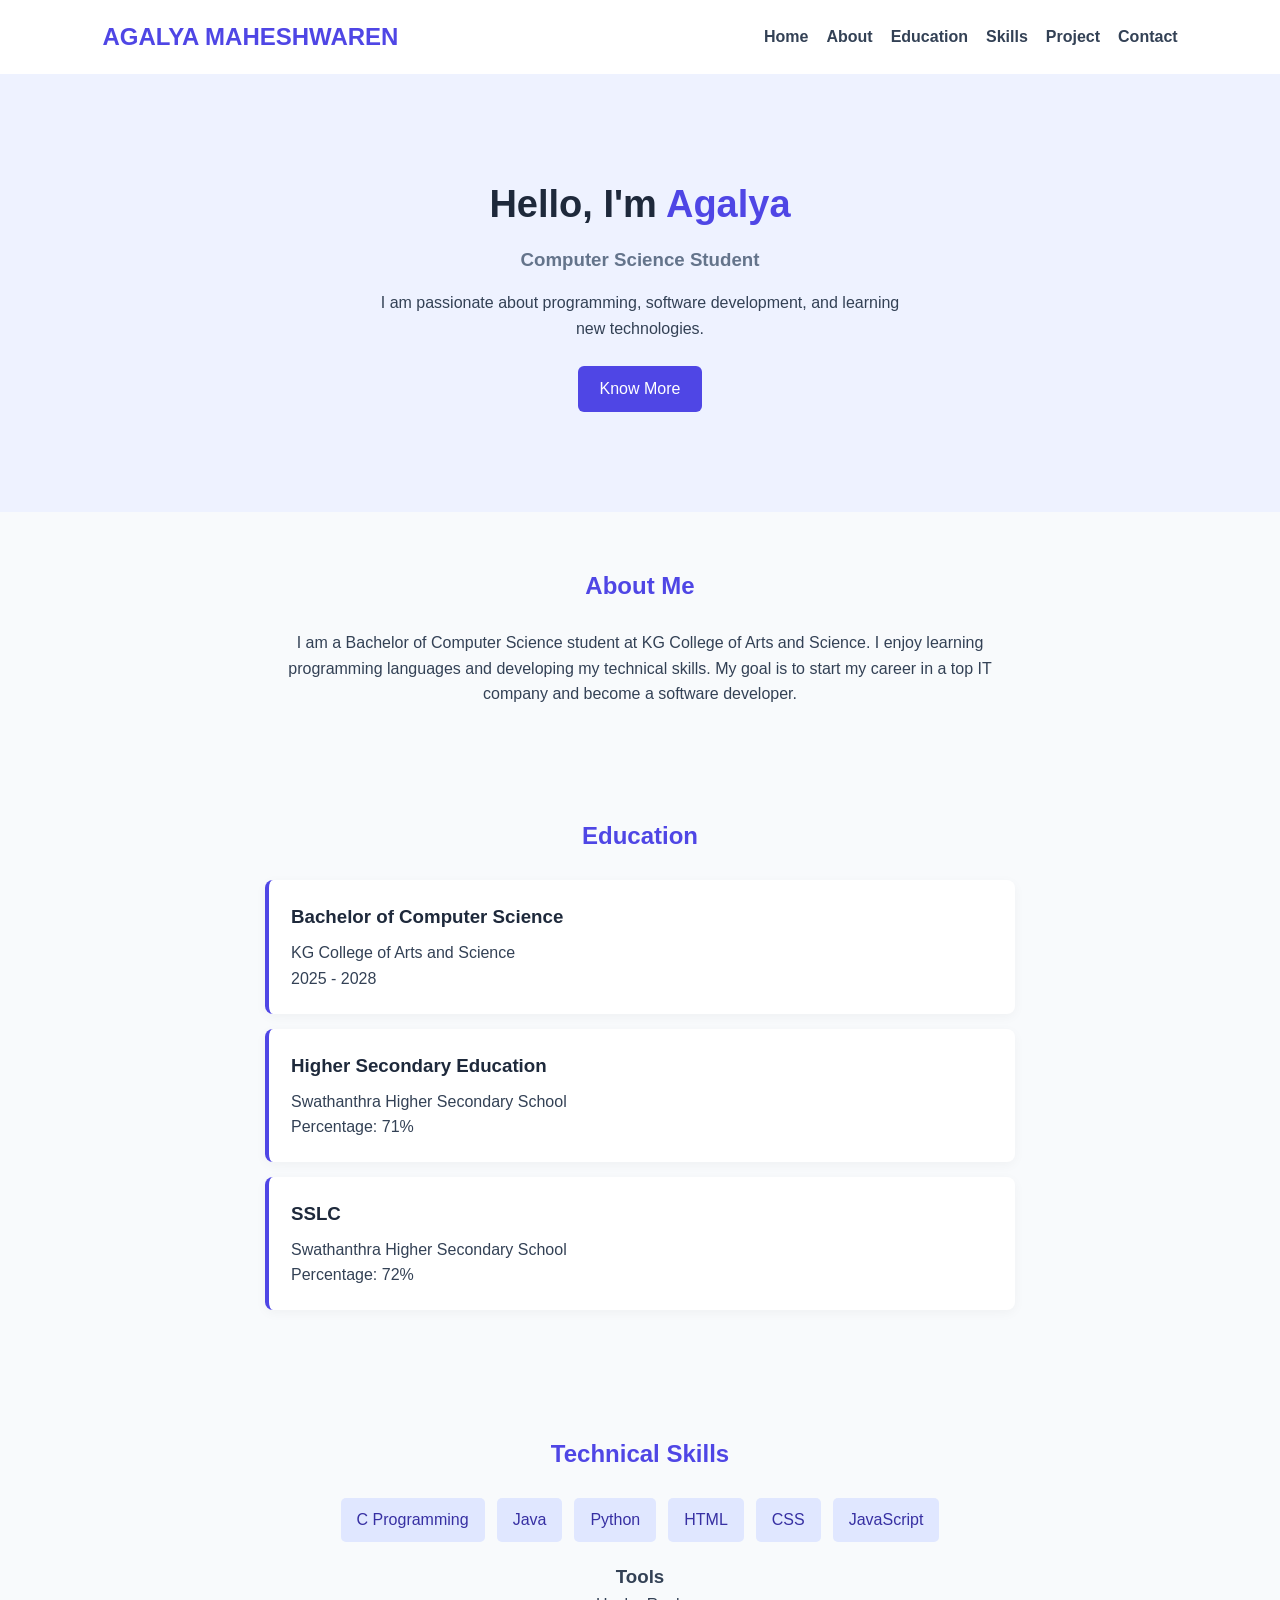
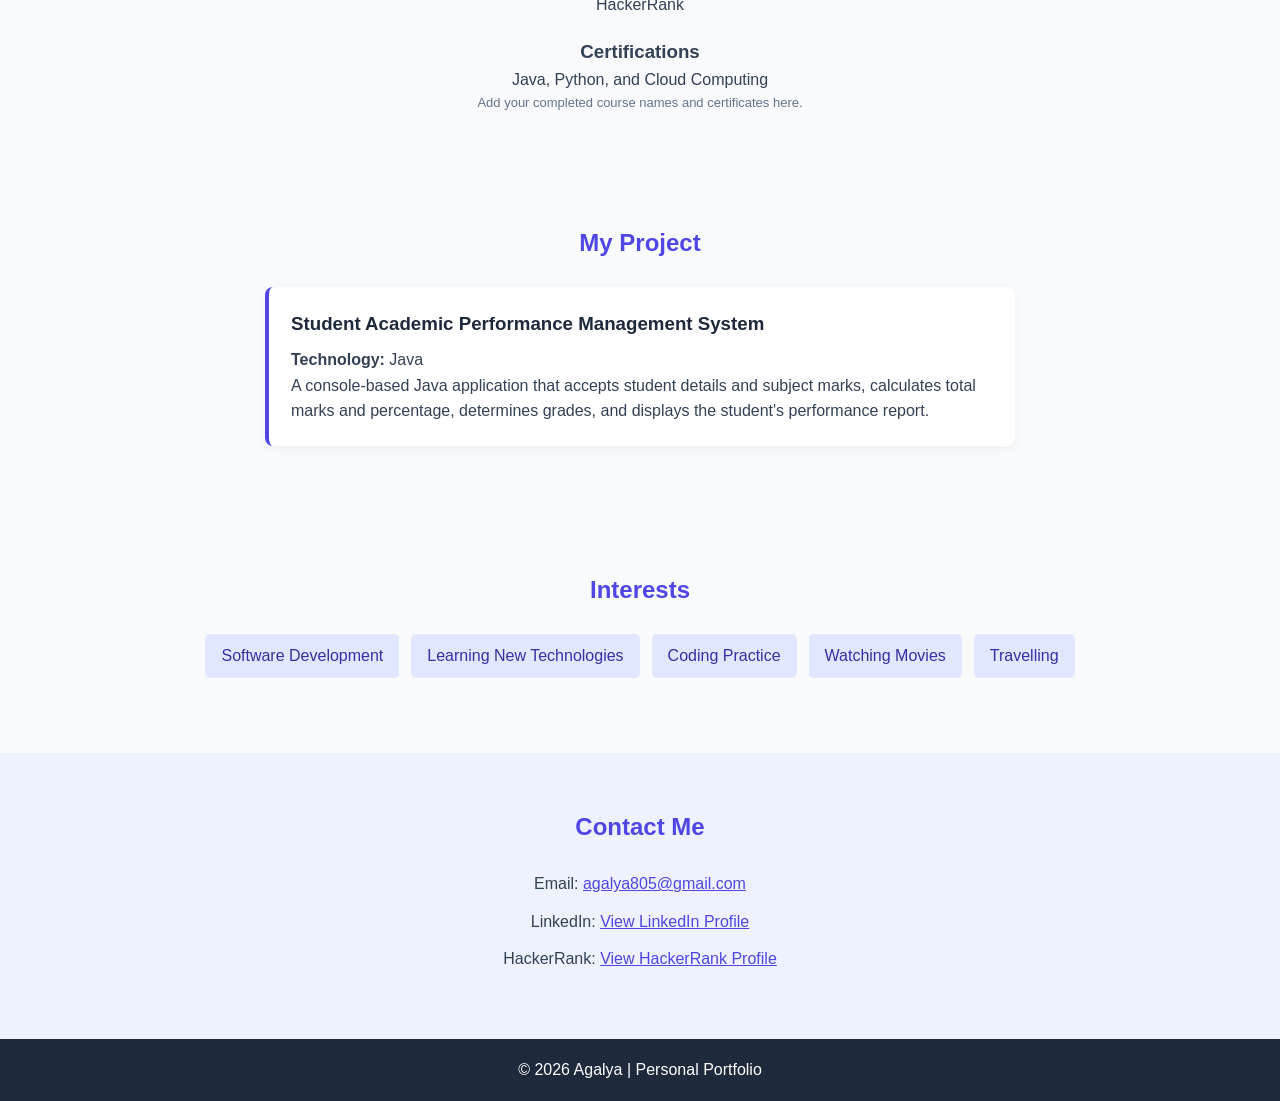
==== index.html @ 554fa5ce "Add files via upload" ====
<!DOCTYPE html>
<html lang="en">
<head>
    <meta charset="UTF-8">
    <meta name="viewport" content="width=device-width, initial-scale=1.0">
    <title>Agalya | My Portfolio</title>
    <link rel="stylesheet" href="style.css">
</head>
<body>

    <!-- Navigation -->
    <header>
        <h2>AGALYA MAHESHWAREN</h2>
        <nav>
            <a href="#home">Home</a>
            <a href="#about">About</a>
            <a href="#education">Education</a>
            <a href="#skills">Skills</a>
            <a href="#project">Project</a>
            <a href="#contact">Contact</a>
        </nav>
    </header>

    <!-- Home Section -->
    <section id="home" class="home">
        <h1>Hello, I'm <span>Agalya</span></h1>
        <h3>Computer Science Student</h3>
        <p>
            I am passionate about programming,
            software development, and learning new technologies.
        </p>
        <a href="#about" class="btn">Know More</a>
    </section>

    <!-- About Section -->
    <section id="about">
        <h2>About Me</h2>
        <p>
            I am a Bachelor of Computer Science student at
            KG College of Arts and Science. I enjoy learning
            programming languages and developing my technical skills.
            My goal is to start my career in a top IT company
            and become a software developer.
        </p>
    </section>

    <!-- Education Section -->
    <section id="education">
        <h2>Education</h2>

        <div class="card">
            <h3>Bachelor of Computer Science</h3>
            <p>KG College of Arts and Science</p>
            <p>2025 - 2028</p>
        </div>

        <div class="card">
            <h3>Higher Secondary Education</h3>
            <p>Swathanthra Higher Secondary School</p>
            <p>Percentage: 71%</p>
        </div>

        <div class="card">
            <h3>SSLC</h3>
            <p>Swathanthra Higher Secondary School</p>
            <p>Percentage: 72%</p>
        </div>
    </section>

    <!-- Skills Section -->
    <section id="skills">
        <h2>Technical Skills</h2>

        <div class="skills-list">
            <span>C Programming</span>
            <span>Java</span>
            <span>Python</span>
            <span>HTML</span>
            <span>CSS</span>
            <span>JavaScript</span>
        </div>

        <h3>Tools</h3>
        <p>HackerRank</p>

        <h3>Certifications</h3>
        <p>Java, Python, and Cloud Computing</p>
        <p class="note">
            Add your completed course names and certificates here.
        </p>
    </section>

    <!-- Project Section -->
    <section id="project">
        <h2>My Project</h2>

        <div class="card">
            <h3>Student Academic Performance Management System</h3>
            <p><strong>Technology:</strong> Java</p>
            <p>
                A console-based Java application that accepts
                student details and subject marks, calculates
                total marks and percentage, determines grades,
                and displays the student's performance report.
            </p>
        </div>
    </section>

    <!-- Interests Section -->
    <section id="interests">
        <h2>Interests</h2>
        <div class="skills-list">
            <span>Software Development</span>
            <span>Learning New Technologies</span>
            <span>Coding Practice</span>
            <span>Watching Movies</span>
            <span>Travelling</span>
        </div>
    </section>

    <!-- Contact Section -->
    <section id="contact">
        <h2>Contact Me</h2>

        <p>Email:
            <a href="mailto:agalya805@gmail.com">
                agalya805@gmail.com
            </a>
        </p>

        <p>LinkedIn:
            <a href="https://www.linkedin.com/in/agalya-m-04585541b"
               target="_blank" rel="noopener noreferrer">
                View LinkedIn Profile
            </a>
        </p>

        <p>HackerRank:
            <a href="https://www.hackerrank.com/profile/Agalya_008"
               target="_blank" rel="noopener noreferrer">
                View HackerRank Profile
            </a>
        </p>
    </section>

    <!-- Footer -->
    <footer>
        <p id="footer-text"></p>
    </footer>

    <script src="script.js"></script>
</body>
</html>
---- style.css ----
/* Basic settings */
* {
    margin: 0;
    padding: 0;
    box-sizing: border-box;
    scroll-behavior: smooth;
}

body {
    font-family: Arial, sans-serif;
    background-color: #f8fafc;
    color: #334155;
    line-height: 1.6;
}

/* Navigation bar */
header {
    background-color: #ffffff;
    padding: 18px 8%;
    display: flex;
    justify-content: space-between;
    align-items: center;
    flex-wrap: wrap;
    gap: 12px;
    box-shadow: 0 2px 8px #00000010;
}

header h2 {
    color: #4f46e5;
}

nav {
    display: flex;
    flex-wrap: wrap;
    gap: 18px;
}

nav a {
    text-decoration: none;
    color: #334155;
    font-weight: bold;
}

nav a:hover {
    color: #4f46e5;
}

/* Home section */
.home {
    text-align: center;
    padding: 100px 20px;
    background-color: #eef2ff;
}

.home h1 {
    font-size: 38px;
    margin-bottom: 10px;
    color: #1e293b;
}

.home h1 span {
    color: #4f46e5;
}

.home h3 {
    color: #64748b;
    margin-bottom: 15px;
}

.home p {
    max-width: 550px;
    margin: 0 auto 25px;
}

.btn {
    display: inline-block;
    background-color: #4f46e5;
    color: white;
    padding: 10px 22px;
    border-radius: 6px;
    text-decoration: none;
}

.btn:hover {
    background-color: #3730a3;
}

/* Common sections */
section {
    padding: 55px 8%;
    scroll-margin-top: 20px;
}

section h2 {
    color: #4f46e5;
    text-align: center;
    margin-bottom: 25px;
}

#about p {
    max-width: 750px;
    margin: auto;
    text-align: center;
}

/* Education and project cards */
.card {
    background-color: white;
    padding: 22px;
    margin: 15px auto;
    max-width: 750px;
    border-radius: 8px;
    border-left: 4px solid #4f46e5;
    box-shadow: 0 3px 12px #0000000a;
}

.card h3 {
    color: #1e293b;
    margin-bottom: 8px;
}

/* Skills and interests */
.skills-list {
    display: flex;
    justify-content: center;
    flex-wrap: wrap;
    gap: 12px;
    margin: 20px 0;
}

.skills-list span {
    background-color: #e0e7ff;
    color: #3730a3;
    padding: 9px 16px;
    border-radius: 5px;
}

#skills h3 {
    text-align: center;
    margin-top: 20px;
}

#skills > p {
    text-align: center;
}

.note {
    color: #64748b;
    font-size: 13px;
}

/* Contact section */
#contact {
    text-align: center;
    background-color: #eef2ff;
}

#contact p {
    margin: 12px 0;
}

#contact a {
    color: #4f46e5;
    overflow-wrap: anywhere;
}

/* Footer */
footer {
    background-color: #1e293b;
    color: white;
    text-align: center;
    padding: 18px;
}

/* Mobile-friendly design */
@media (max-width: 600px) {
    header {
        flex-direction: column;
    }

    nav {
        justify-content: center;
        gap: 12px;
    }

    .home {
        padding: 70px 18px;
    }

    .home h1 {
        font-size: 30px;
    }

    section {
        padding: 40px 18px;
    }
}
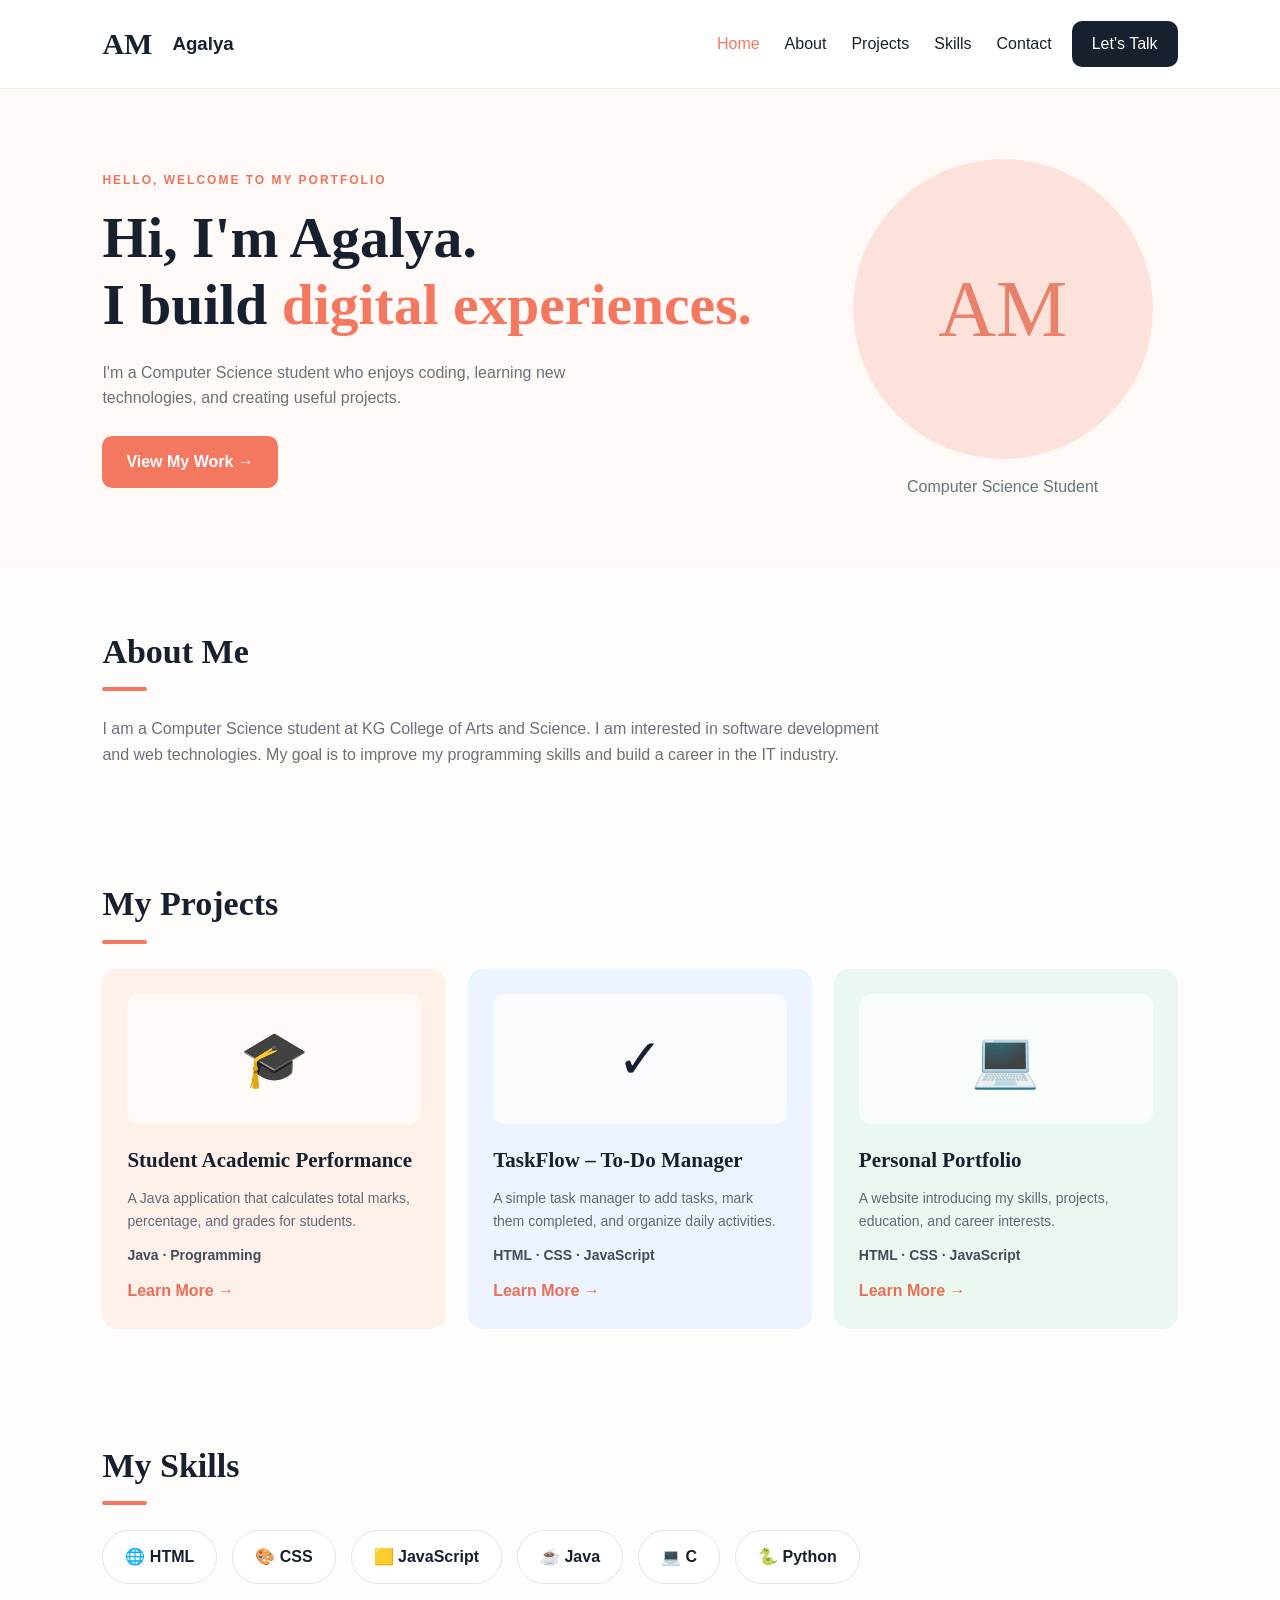
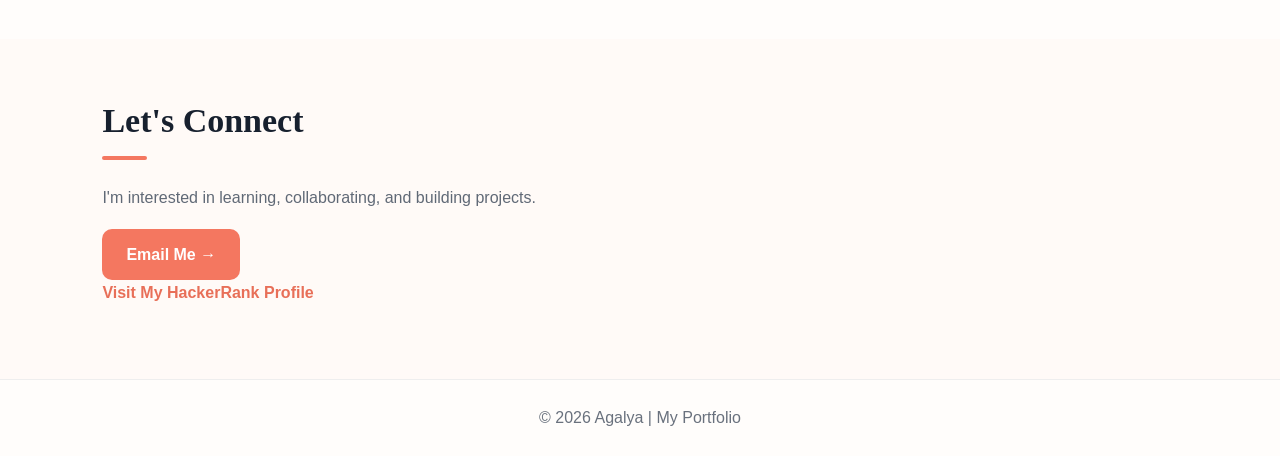
==== commit b6f7708f: "Add files via upload" ====
--- a/index.html
+++ b/index.html
@@ -4,151 +4,118 @@
 <head>
     <meta charset="UTF-8">
     <meta name="viewport" content="width=device-width, initial-scale=1.0">
-    <title>Agalya | My Portfolio</title>
+    <title>Agalya | Portfolio</title>
     <link rel="stylesheet" href="style.css">
 </head>
 <body>
 
-    <!-- Navigation -->
-    <header>
-        <h2>AGALYA MAHESHWAREN</h2>
-        <nav>
-            <a href="#home">Home</a>
-            <a href="#about">About</a>
-            <a href="#education">Education</a>
-            <a href="#skills">Skills</a>
-            <a href="#project">Project</a>
-            <a href="#contact">Contact</a>
-        </nav>
-    </header>
+<header>
+    <a href="#home" class="logo">AM</a>
+    <h3>Agalya</h3>
 
-    <!-- Home Section -->
-    <section id="home" class="home">
-        <h1>Hello, I'm <span>Agalya</span></h1>
-        <h3>Computer Science Student</h3>
+    <nav id="navbar">
+        <a href="#home">Home</a>
+        <a href="#about">About</a>
+        <a href="#projects">Projects</a>
+        <a href="#skills">Skills</a>
+        <a href="#contact">Contact</a>
+    </nav>
+
+    <a href="#contact" class="talk">Let's Talk</a>
+</header>
+
+<section id="home" class="hero">
+    <div class="hero-text">
+        <p class="welcome">HELLO, WELCOME TO MY PORTFOLIO</p>
+        <h1>Hi, I'm Agalya.<br>
+            I build <span>digital experiences.</span>
+        </h1>
         <p>
-            I am passionate about programming,
-            software development, and learning new technologies.
+            I'm a Computer Science student who enjoys coding,
+            learning new technologies, and creating useful projects.
         </p>
-        <a href="#about" class="btn">Know More</a>
-    </section>
+        <a href="#projects" class="button">View My Work →</a>
+    </div>
 
-    <!-- About Section -->
-    <section id="about">
-        <h2>About Me</h2>
-        <p>
-            I am a Bachelor of Computer Science student at
-            KG College of Arts and Science. I enjoy learning
-            programming languages and developing my technical skills.
-            My goal is to start my career in a top IT company
-            and become a software developer.
-        </p>
-    </section>
+    <div class="hero-image">
+        <div class="circle">
+            <span>AM</span>
+        </div>
+        <p>Computer Science Student</p>
+    </div>
+</section>
 
-    <!-- Education Section -->
-    <section id="education">
-        <h2>Education</h2>
+<section id="about" class="section about">
+    <h2>About Me</h2>
+    <p>
+        I am a Computer Science student at KG College of Arts and Science.
+        I am interested in software development and web technologies.
+        My goal is to improve my programming skills and build a career
+        in the IT industry.
+    </p>
+</section>
 
-        <div class="card">
-            <h3>Bachelor of Computer Science</h3>
-            <p>KG College of Arts and Science</p>
-            <p>2025 - 2028</p>
-        </div>
+<section id="projects" class="section">
+    <h2>My Projects</h2>
 
-        <div class="card">
-            <h3>Higher Secondary Education</h3>
-            <p>Swathanthra Higher Secondary School</p>
-            <p>Percentage: 71%</p>
-        </div>
+    <div class="project-container">
+        <article class="project-card peach">
+            <div class="project-art">🎓</div>
+            <h3>Student Academic Performance</h3>
+            <p>A Java application that calculates total marks, percentage,
+               and grades for students.</p>
+            <p class="tech">Java · Programming</p>
+            <a href="#contact">Learn More →</a>
+        </article>
 
-        <div class="card">
-            <h3>SSLC</h3>
-            <p>Swathanthra Higher Secondary School</p>
-            <p>Percentage: 72%</p>
-        </div>
-    </section>
+        <article class="project-card blue">
+            <div class="project-art">✓</div>
+            <h3>TaskFlow – To-Do Manager</h3>
+            <p>A simple task manager to add tasks, mark them completed,
+               and organize daily activities.</p>
+            <p class="tech">HTML · CSS · JavaScript</p>
+            <a href="#contact">Learn More →</a>
+        </article>
 
-    <!-- Skills Section -->
-    <section id="skills">
-        <h2>Technical Skills</h2>
+        <article class="project-card green">
+            <div class="project-art">💻</div>
+            <h3>Personal Portfolio</h3>
+            <p>A website introducing my skills, projects, education,
+               and career interests.</p>
+            <p class="tech">HTML · CSS · JavaScript</p>
+            <a href="#contact">Learn More →</a>
+        </article>
+    </div>
+</section>
 
-        <div class="skills-list">
-            <span>C Programming</span>
-            <span>Java</span>
-            <span>Python</span>
-            <span>HTML</span>
-            <span>CSS</span>
-            <span>JavaScript</span>
-        </div>
+<section id="skills" class="section">
+    <h2>My Skills</h2>
+    <div class="skills-container">
+        <span>🌐 HTML</span>
+        <span>🎨 CSS</span>
+        <span>🟨 JavaScript</span>
+        <span>☕ Java</span>
+        <span>💻 C</span>
+        <span>🐍 Python</span>
+    </div>
+</section>
 
-        <h3>Tools</h3>
-        <p>HackerRank</p>
+<section id="contact" class="section contact">
+    <h2>Let's Connect</h2>
+    <p>I'm interested in learning, collaborating, and building projects.</p>
+    <a href="mailto:agalya805@gmail.com" class="button">Email Me →</a>
+    <p>
+        <a href="https://www.hackerrank.com/profile/Agalya_008"
+           target="_blank" rel="noopener noreferrer">
+            Visit My HackerRank Profile
+        </a>
+    </p>
+</section>
 
-        <h3>Certifications</h3>
-        <p>Java, Python, and Cloud Computing</p>
-        <p class="note">
-            Add your completed course names and certificates here.
-        </p>
-    </section>
+<footer>
+    <p>© <span id="year"></span> Agalya | My Portfolio</p>
+</footer>
 
-    <!-- Project Section -->
-    <section id="project">
-        <h2>My Project</h2>
-
-        <div class="card">
-            <h3>Student Academic Performance Management System</h3>
-            <p><strong>Technology:</strong> Java</p>
-            <p>
-                A console-based Java application that accepts
-                student details and subject marks, calculates
-                total marks and percentage, determines grades,
-                and displays the student's performance report.
-            </p>
-        </div>
-    </section>
-
-    <!-- Interests Section -->
-    <section id="interests">
-        <h2>Interests</h2>
-        <div class="skills-list">
-            <span>Software Development</span>
-            <span>Learning New Technologies</span>
-            <span>Coding Practice</span>
-            <span>Watching Movies</span>
-            <span>Travelling</span>
-        </div>
-    </section>
-
-    <!-- Contact Section -->
-    <section id="contact">
-        <h2>Contact Me</h2>
-
-        <p>Email:
-            <a href="mailto:agalya805@gmail.com">
-                agalya805@gmail.com
-            </a>
-        </p>
-
-        <p>LinkedIn:
-            <a href="https://www.linkedin.com/in/agalya-m-04585541b"
-               target="_blank" rel="noopener noreferrer">
-                View LinkedIn Profile
-            </a>
-        </p>
-
-        <p>HackerRank:
-            <a href="https://www.hackerrank.com/profile/Agalya_008"
-               target="_blank" rel="noopener noreferrer">
-                View HackerRank Profile
-            </a>
-        </p>
-    </section>
-
-    <!-- Footer -->
-    <footer>
-        <p id="footer-text"></p>
-    </footer>
-
-    <script src="script.js"></script>
+<script src="script.js"></script>
 </body>
 </html>
--- a/style.css
+++ b/style.css
@@ -1,5 +1,4 @@
 
-/* Basic settings */
 * {
     margin: 0;
     padding: 0;
@@ -9,190 +8,313 @@
 
 body {
     font-family: Arial, sans-serif;
-    background-color: #f8fafc;
-    color: #334155;
+    color: #17202e;
+    background: #fffdfb;
     line-height: 1.6;
 }
 
-/* Navigation bar */
 header {
-    background-color: #ffffff;
-    padding: 18px 8%;
-    display: flex;
+    display: flex;
+    align-items: center;
     justify-content: space-between;
+    gap: 20px;
+    padding: 20px 8%;
+    border-bottom: 1px solid #eeeeee;
+    background: white;
+    position: sticky;
+    top: 0;
+    z-index: 10;
+}
+
+.logo {
+    font-family: Georgia, serif;
+    font-size: 30px;
+    font-weight: bold;
+    color: #17202e;
+    text-decoration: none;
+}
+
+header h3 {
+    margin-right: auto;
+}
+
+nav {
+    display: flex;
+    gap: 25px;
+}
+
+nav a, footer a {
+    color: #17202e;
+    text-decoration: none;
+}
+
+nav a:hover, nav a.active {
+    color: #f47760;
+}
+
+.talk {
+    background: #17202e;
+    color: white;
+    padding: 10px 20px;
+    border-radius: 10px;
+    text-decoration: none;
+}
+
+.hero {
+    display: flex;
     align-items: center;
+    justify-content: space-between;
+    gap: 40px;
+    padding: 70px 8%;
+    background: #fffaf7;
+}
+
+.hero-text {
+    flex: 1;
+}
+
+.welcome {
+    color: #ed735c;
+    font-size: 12px;
+    font-weight: bold;
+    letter-spacing: 2px;
+    margin-bottom: 15px;
+}
+
+h1 {
+    font-family: Georgia, serif;
+    font-size: clamp(35px, 4.5vw, 62px);
+    line-height: 1.15;
+    margin-bottom: 22px;
+}
+
+h1 span {
+    color: #f47760;
+}
+
+.hero-text > p:not(.welcome) {
+    color: #69717d;
+    max-width: 500px;
+    margin-bottom: 25px;
+}
+
+.button {
+    display: inline-block;
+    background: #f47760;
+    color: white;
+    padding: 13px 24px;
+    border-radius: 10px;
+    text-decoration: none;
+    font-weight: bold;
+    border: none;
+}
+
+.button:hover {
+    background: #df604a;
+}
+
+.hero-image {
+    flex: 0 1 350px;
+    text-align: center;
+}
+
+.circle {
+    width: 300px;
+    height: 300px;
+    max-width: 100%;
+    margin: auto;
+    border-radius: 50%;
+    background: #fce2da;
+    display: flex;
+    align-items: center;
+    justify-content: center;
+}
+
+.circle span {
+    font-family: Georgia, serif;
+    font-size: 80px;
+    color: #e9826d;
+}
+
+.hero-image p {
+    margin-top: 15px;
+    color: #69717d;
+}
+
+.section {
+    padding: 55px 8%;
+}
+
+h2 {
+    font-family: Georgia, serif;
+    font-size: 34px;
+    margin-bottom: 25px;
+}
+
+h2::after {
+    content: "";
+    display: block;
+    width: 45px;
+    height: 4px;
+    margin-top: 8px;
+    background: #f47760;
+    border-radius: 5px;
+}
+
+.about p {
+    max-width: 800px;
+    color: #69717d;
+}
+
+.project-container {
+    display: grid;
+    grid-template-columns: repeat(3, minmax(0, 1fr));
+    gap: 22px;
+}
+
+.project-card {
+    padding: 25px;
+    border-radius: 15px;
+    transition: transform 0.3s;
+}
+
+.project-card:hover {
+    transform: translateY(-5px);
+}
+
+.peach {
+    background: #fff0e9;
+}
+
+.blue {
+    background: #edf4ff;
+}
+
+.green {
+    background: #eaf8ef;
+}
+
+.project-art {
+    height: 130px;
+    background: rgba(255,255,255,0.7);
+    border-radius: 12px;
+    display: flex;
+    align-items: center;
+    justify-content: center;
+    font-size: 55px;
+    margin-bottom: 20px;
+}
+
+.project-card h3 {
+    font-family: Georgia, serif;
+    font-size: 21px;
+    margin-bottom: 10px;
+}
+
+.project-card p {
+    font-size: 14px;
+    color: #606976;
+    margin-bottom: 12px;
+}
+
+.project-card .tech {
+    font-weight: bold;
+    color: #424c5b;
+}
+
+.project-card a, .contact a:not(.button) {
+    color: #e86f58;
+    font-weight: bold;
+    text-decoration: none;
+}
+
+.skills-container {
+    display: flex;
     flex-wrap: wrap;
-    gap: 12px;
-    box-shadow: 0 2px 8px #00000010;
-}
-
-header h2 {
-    color: #4f46e5;
-}
-
-nav {
-    display: flex;
-    flex-wrap: wrap;
-    gap: 18px;
-}
-
-nav a {
-    text-decoration: none;
-    color: #334155;
-    font-weight: bold;
-}
-
-nav a:hover {
-    color: #4f46e5;
-}
-
-/* Home section */
-.home {
+    gap: 15px;
+}
+
+.skills-container span {
+    background: white;
+    border: 1px solid #e5e5e5;
+    border-radius: 30px;
+    padding: 13px 22px;
+    font-weight: bold;
+}
+
+.contact {
+    background: #fffaf7;
+}
+
+.contact p {
+    margin-bottom: 18px;
+    color: #606976;
+}
+
+footer {
     text-align: center;
-    padding: 100px 20px;
-    background-color: #eef2ff;
-}
-
-.home h1 {
-    font-size: 38px;
-    margin-bottom: 10px;
-    color: #1e293b;
-}
-
-.home h1 span {
-    color: #4f46e5;
-}
-
-.home h3 {
-    color: #64748b;
-    margin-bottom: 15px;
-}
-
-.home p {
-    max-width: 550px;
-    margin: 0 auto 25px;
-}
-
-.btn {
-    display: inline-block;
-    background-color: #4f46e5;
-    color: white;
-    padding: 10px 22px;
-    border-radius: 6px;
-    text-decoration: none;
-}
-
-.btn:hover {
-    background-color: #3730a3;
-}
-
-/* Common sections */
-section {
-    padding: 55px 8%;
-    scroll-margin-top: 20px;
-}
-
-section h2 {
-    color: #4f46e5;
-    text-align: center;
-    margin-bottom: 25px;
-}
-
-#about p {
-    max-width: 750px;
-    margin: auto;
-    text-align: center;
-}
-
-/* Education and project cards */
-.card {
-    background-color: white;
-    padding: 22px;
-    margin: 15px auto;
-    max-width: 750px;
-    border-radius: 8px;
-    border-left: 4px solid #4f46e5;
-    box-shadow: 0 3px 12px #0000000a;
-}
-
-.card h3 {
-    color: #1e293b;
-    margin-bottom: 8px;
-}
-
-/* Skills and interests */
-.skills-list {
-    display: flex;
-    justify-content: center;
-    flex-wrap: wrap;
-    gap: 12px;
-    margin: 20px 0;
-}
-
-.skills-list span {
-    background-color: #e0e7ff;
-    color: #3730a3;
-    padding: 9px 16px;
-    border-radius: 5px;
-}
-
-#skills h3 {
-    text-align: center;
-    margin-top: 20px;
-}
-
-#skills > p {
-    text-align: center;
-}
-
-.note {
-    color: #64748b;
-    font-size: 13px;
-}
-
-/* Contact section */
-#contact {
-    text-align: center;
-    background-color: #eef2ff;
-}
-
-#contact p {
-    margin: 12px 0;
-}
-
-#contact a {
-    color: #4f46e5;
-    overflow-wrap: anywhere;
-}
-
-/* Footer */
-footer {
-    background-color: #1e293b;
-    color: white;
-    text-align: center;
-    padding: 18px;
-}
-
-/* Mobile-friendly design */
-@media (max-width: 600px) {
+    padding: 25px;
+    border-top: 1px solid #eeeeee;
+    color: #69717d;
+}
+
+@media (max-width: 850px) {
     header {
+        flex-wrap: wrap;
+    }
+
+    nav {
+        order: 3;
+        width: 100%;
+        justify-content: center;
+        flex-wrap: wrap;
+        gap: 15px;
+    }
+
+    .hero {
         flex-direction: column;
+        text-align: center;
+    }
+
+    .hero-text > p:not(.welcome) {
+        margin-left: auto;
+        margin-right: auto;
+    }
+
+    .project-container {
+        grid-template-columns: repeat(2, minmax(0, 1fr));
+    }
+}
+
+@media (max-width: 550px) {
+    header {
+        padding: 15px 5%;
+        gap: 12px;
+    }
+
+    .talk {
+        padding: 8px 12px;
     }
 
     nav {
-        justify-content: center;
+        font-size: 14px;
         gap: 12px;
     }
 
-    .home {
-        padding: 70px 18px;
-    }
-
-    .home h1 {
-        font-size: 30px;
-    }
-
-    section {
-        padding: 40px 18px;
-    }
-}
+    .hero, .section {
+        padding: 40px 6%;
+    }
+
+    .circle {
+        width: 230px;
+        height: 230px;
+    }
+
+    .project-container {
+        grid-template-columns: 1fr;
+    }
+
+    h2 {
+        font-size: 29px;
+    }
+}
